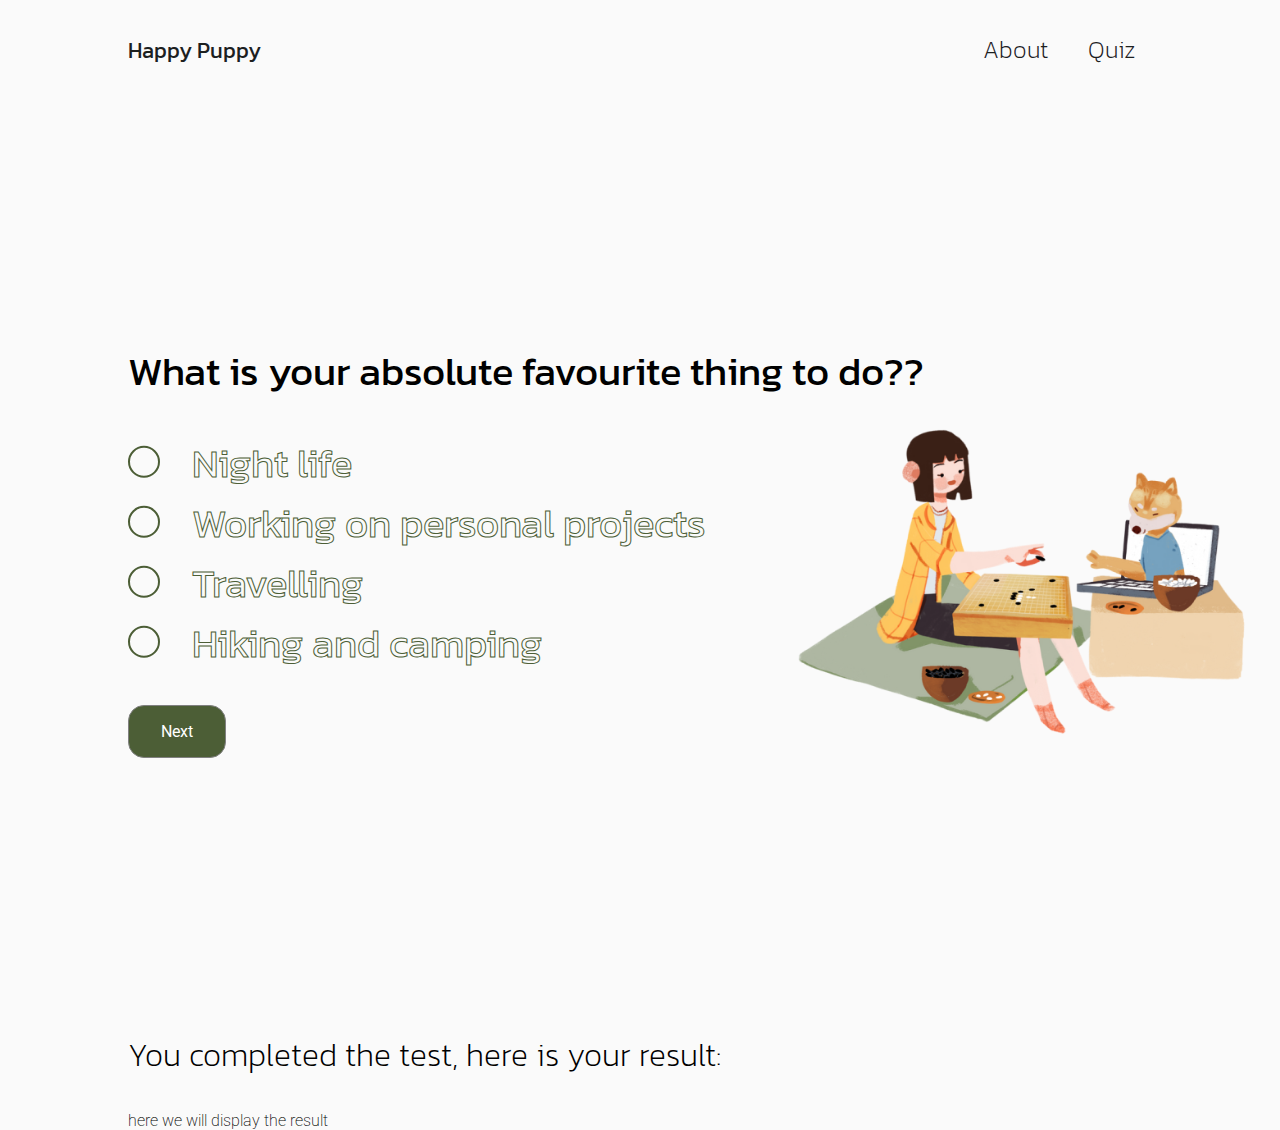
==== html/quiz.html @ ba96dba7 "css html js file modified" ====
<!DOCTYPE html>
<html lang="en">

<head>
   <meta charset="UTF-8">
   <meta http-equiv="X-UA-Compatible" content="IE=edge">
   <meta name="viewport" content="width=device-width, initial-scale=1.0">
   <title>What dog breed suit your lifestyle - Quiz</title>
   <link rel="stylesheet" href="../css/nav.css">
   <link rel="stylesheet" href="../css/main.css">
   <link rel="stylesheet" href="../css/quiz.css">
   <script defer src="../js/quiz.js"></script>
   <link rel="preconnect" href="https://fonts.googleapis.com">
   <link rel="preconnect" href="https://fonts.gstatic.com" crossorigin>
   <link
      href="https://fonts.googleapis.com/css2?family=Roboto:ital,wght@0,100;0,300;0,500;0,700;0,900;1,400&display=swap"
      rel="stylesheet">
   <link
      href="https://fonts.googleapis.com/css2?family=Kanit:wght@100;200;300;400;500;600;700;800;900&family=Roboto:ital,wght@0,100;0,300;0,500;0,700;0,900;1,400&display=swap"
      rel="stylesheet">
</head>

<body class="wrapper-container background-image ">
   <nav class="nav">
      <span class="logo"><a href="./index.html">Happy Puppy</a></span>
      <ul class="nav-container">
         <li class="nav-element"> <a href="./index.html#about">About</a></li>
         <li class="nav-element"><a href="./quiz.html">Quiz</a></li>
      </ul>
   </nav>

   <section id="quiz-section" class="height100 container ">

      <div class="container question-wrapper">
         <div id="question-container" class="hide">
            <div id="question">Question</div>
            <form id="answers-form" class="btn-grid" name="pet-form">

               <div class="flex-center">
                  <input placeholder="" type="radio" id="answer-1" name="answer" value="0">
                  <label for="answer-1" class="container-btn"></label>
               </div>

               <div class="flex-center">
                  <input placeholder="" type="radio" id="answer-2" name="answer" value="1">
                  <label for="answer-2" class="container-btn"></label>
               </div>

               <div class="flex-center">
                  <input type="radio" id="answer-3" name="answer" value="2">
                  <label for="answer-3" class="container-btn"></label>
               </div>

               <div class="flex-center">
                  <input type="radio" id="answer-4" name="answer" value="3">
                  <label for="answer-4" class="container-btn"> </label>
               </div>

               <button id="pet-form" class="next-btn btn" type="submit">Next</button>
            </form>

             
         </div>
         
      </div>
      
   </section>

   <!-- <section id="done" class="hidden"> -->
   <section id="done">
     <p class="result-paragraph"> You completed the test, here is your result:</p> 
      <div id="results">
         here we will display the result
      </div>
   </section>
</body>

</html>
---- css/nav.css ----
.nav {
   display: flex;
   justify-content: space-between;
   padding: 1rem 0;
   align-items: center;
}

.nav-container {
   list-style-type: none;
   margin: 0;
   padding: 0;
   padding: 1em;
   font-family: 'Kanit';
   display: flex;
}


.nav-element a {
  color:var(--secondary-colour);
  text-align: center;
  padding: 1.5rem 1.5rem 1.5rem 1rem;
  text-decoration: none;
  font-size: 1.5rem;
  font-weight: 200;
}

.nav-element:last-of-type a {
 padding-right: 0;
}

.logo a {
   color: var(--secondary-colour);
   font-size: 1.4em;
   text-decoration: none;
}

.nav-container a:hover {
   color: blue;
}

.nav-container a:active {
   color: #999;
}
---- css/main.css ----
* , *::before, *::after{
box-sizing: border-box;

}

body {
   margin: 0;
   background-color: rgb(255, 255, 255);
   scroll-behavior: smooth;
   font-family: 'Kanit';
   
}
:root {
   --primary-colour:rgb(49, 78, 14); 
   --background:rgba(235, 235, 235, 0);
   --secondary-colour:rgb(28, 32, 31);
   --small-font: 1.5rem;
   --medium-font : 2.5rem;
   --large-font : 4rem;
   --Xlarge-font  :5rem;
}

.wrapper-container {
   margin-left: auto;
   margin-right: auto;
   max-width: 80vw;
}



.heading1 {
font-size: var(--large-font);
font-family: 'Kanit';
font-weight: 600;
color: rgb(49, 49, 49);
text-align: center;
/* -webkit-text-stroke-width: 1px;
-webkit-text-fill-color: white;
-webkit-text-stroke-color: var(--primary-colour); */
}

.heading2{
   font-size: var(--small-font);
   text-align: left;

}
.about-info {
font-family: 'Kanit';
font-size: 2.5rem;
color: var(--primary-colour);
line-height: 3rem;
font-weight: 100;
}

.height100{
   height: 100vh;
}

.container {
   display: flex;
   flex-direction: column;
   justify-content: center;
   align-items: left;
   gap:1.5rem;
   
}

.btn  {
   padding: 1rem 2rem;
   font-size: var(--small-font);
   border: 1px solid gray;
   border-radius: 1rem;
   margin-top: 2rem;
   background-color: var(--primary-colour);
   color: white ;
   font-family: 'Roboto';
}

.quiz-container {
   text-align: center;
}

#hero-container{
   /* background-color:rgb(212, 89, 89);  */
   display: flex;
   flex-direction: column;
   justify-content: center;
   align-items: center;
   gap: 2em;
}

.margin-sides {
   margin-right: 3em;
   margin-left: 3em;
}

#dogs-container {
   display: flex;
   justify-content: flex-start;
   align-items: space-between;

}
.flex-center {
   display: flex;
   justify-content: center;
   text-align: center;
}



.down {
  transform: rotate(45deg);
  -webkit-transform: rotate(45deg);
}

.hidden {
display: none;
}


/*Responsive Ipad  */

@media screen and (max-width: 800px) {
  #hero-container {
   display: flex;
   flex-direction: column;
   justify-content: center;
   align-items: center;
   
  }
  .container {
   font-size: var(--small-font);
   align-items: center;
  }
   #question-container {
      gap:0.5rem;
      font-size: var(--small-font);
   }


}
---- css/quiz.css ----
*, *::before, *::after {
   box-sizing: border-box;
   font-family: 'Kanit';
}
:root {
   --primary-colour:rgb(76, 94, 54); 
   --background:rgba(255, 255, 255, 0);
   --font:rgb(32, 32, 32);
   --small-font: 1rem;
   --medium-font : 2.5rem;
   --large-font : 4rem;
   --Xlarge-font  :5rem;
}

#question-container {
   display: flex;
   justify-content: left;
   flex-direction: column;
   gap: 2em;
} 

.flex-center {
   display: flex;
   justify-content: flex-start;
   gap: 2em;
   align-items: center;
}


.next-btn  {
   padding: 1rem 2rem;
   font-size: var(--small-font);
   border: 1px solid gray;
   border-radius: 1rem;
   margin-top: 2rem;
   background-color: var(--primary-colour);
}
.next-btn:hover {
   background-color: rgb(107, 148, 107);
   color: white;
}


#done {
   display: flex;
   justify-content:space-around;
   align-items: left;
   flex-direction: column;
   font-family: 'Roboto';
   font-weight: 200;
   font-size: var(--small-font);
}
.result-paragraph {
   font-size: 2rem;
}

#results {
   align-items: center;
   font-family: 'Roboto';
   font-size: var(--font-secondary);
}

/* The container */
.container-btn {
   display: block;
   position: relative;
   cursor: pointer;
   -webkit-user-select: none;
   -moz-user-select: none;
   -ms-user-select: none;
   user-select: none;
   font-size: var(--medium-font);
   color: var(--background);
   -webkit-text-stroke-width: 1px;
   -webkit-text-fill-color: var(--background);
   -webkit-text-stroke-color: var(--primary-colour);
}

.background-image {
   background-image: url(../img/Friends\ playing\ board\ game\ during\ lockdown.png);
   background-size: 500px;
   background-repeat: no-repeat;
   background-color: rgb(250, 250, 250);
   background-position: right;
}


/* Create a custom radio button */
input[type="radio"]{
   -webkit-appearance: none;
   appearance: none;
   background-color: var(--background);
   border: 2px solid var(--primary-colour);
   margin: 0;
   font: inherit;
   width: 2rem;
   height: 2rem;
   border-radius: 50%;
   transform: translateY(-0.075em);
}

input[type="radio"]::before {
  content: "";
  width: 3em;
  height: 3em;
  border-radius: 50%;
  transform: scale(0);
  transition: 120ms transform ease-in-out;
  box-shadow: inset 2em 2em var(--secondary-colour);
}

input[type="radio"]:checked::before {
  transform: scale(1);
}

input[type="radio"]:focus {
  background: var(--primary-colour);
   border: 8px solid var(--font-secondary);
}


#question {
   font-size: var(--medium-font);
   color: var(--font-secondary);
}
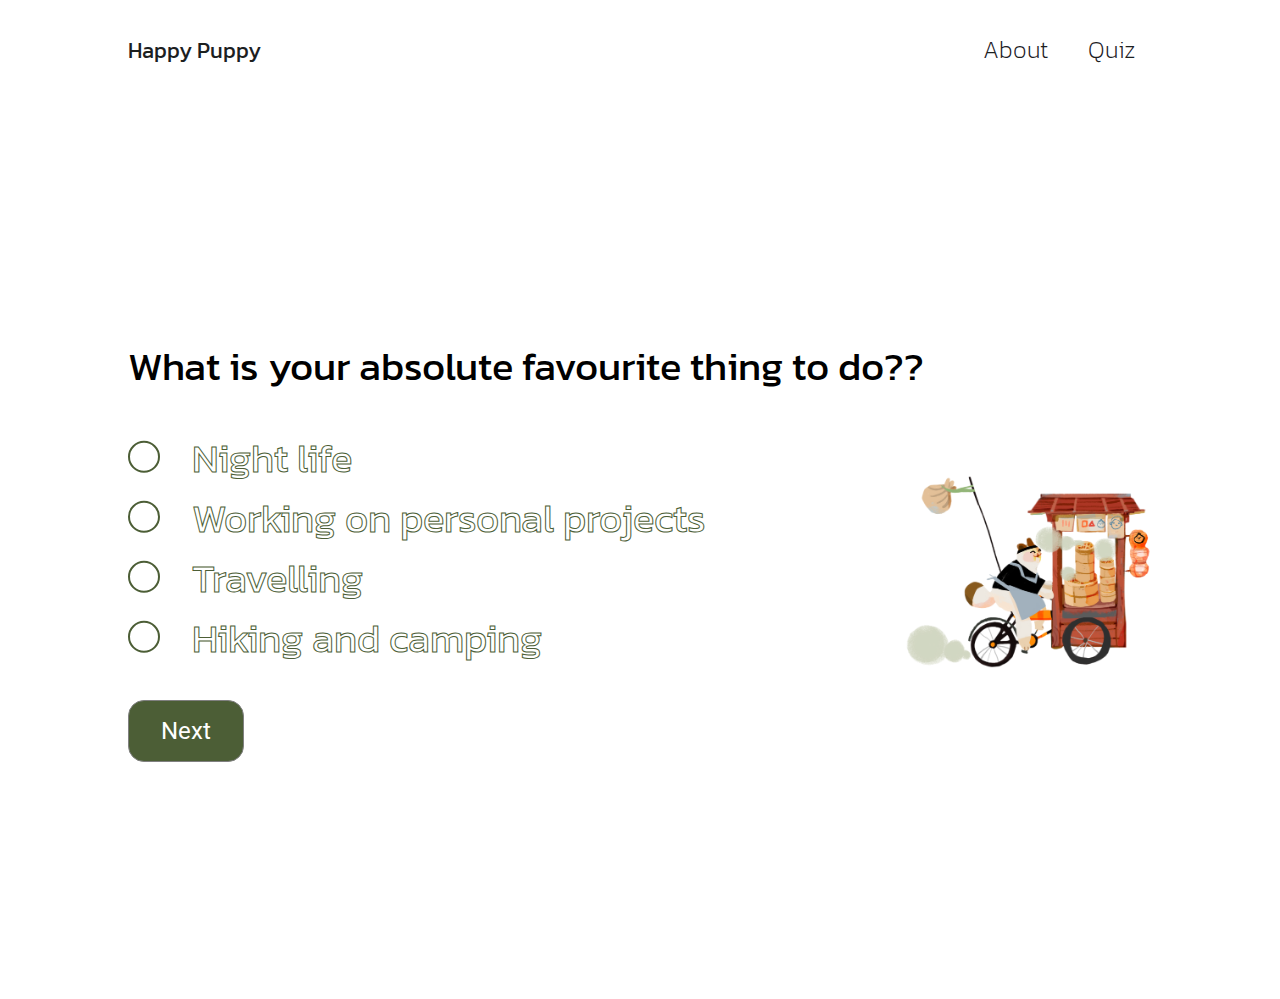
==== commit b54dfb5a: "update changes" ====
--- a/html/quiz.html
+++ b/html/quiz.html
@@ -20,7 +20,7 @@
       rel="stylesheet">
 </head>
 
-<body class="wrapper-container background-image ">
+<body class="wrapper-container  ">
    <nav class="nav">
       <span class="logo"><a href="./index.html">Happy Puppy</a></span>
       <ul class="nav-container">
@@ -29,10 +29,10 @@
       </ul>
    </nav>
 
-   <section id="quiz-section" class="height100 container ">
+   <section id="quiz-section" class="height100 container background-image ">
 
       <div class="container question-wrapper">
-         <div id="question-container" class="hide">
+         <div id="question-container">
             <div id="question">Question</div>
             <form id="answers-form" class="btn-grid" name="pet-form">
 
@@ -58,19 +58,14 @@
 
                <button id="pet-form" class="next-btn btn" type="submit">Next</button>
             </form>
-
-             
          </div>
-         
-      </div>
-      
+      </div>   
    </section>
 
-   <!-- <section id="done" class="hidden"> -->
-   <section id="done">
-     <p class="result-paragraph"> You completed the test, here is your result:</p> 
+   <section id="done" class="hidden">
+     <p class="heading1"> You completed the test, here is your result:</p> 
       <div id="results">
-         here we will display the result
+        <p class="heading2">Your result:</p>  
       </div>
    </section>
 </body>
--- a/css/main.css
+++ b/css/main.css
@@ -32,7 +32,7 @@
 font-size: var(--large-font);
 font-family: 'Kanit';
 font-weight: 600;
-color: rgb(49, 49, 49);
+color: var(--secondary-colour);
 text-align: center;
 /* -webkit-text-stroke-width: 1px;
 -webkit-text-fill-color: white;
@@ -40,17 +40,14 @@
 }
 
 .heading2{
-   font-size: var(--small-font);
-   text-align: left;
-
-}
-.about-info {
 font-family: 'Kanit';
-font-size: 2.5rem;
+font-size: var(--medium-font);
 color: var(--primary-colour);
 line-height: 3rem;
 font-weight: 100;
+
 }
+
 
 .height100{
    height: 100vh;
@@ -113,7 +110,7 @@
   -webkit-transform: rotate(45deg);
 }
 
-.hidden {
+#done.hidden, #quiz-section.hidden {
 display: none;
 }
 
--- a/css/quiz.css
+++ b/css/quiz.css
@@ -6,7 +6,7 @@
    --primary-colour:rgb(76, 94, 54); 
    --background:rgba(255, 255, 255, 0);
    --font:rgb(32, 32, 32);
-   --small-font: 1rem;
+   --small-font: 1.5rem;
    --medium-font : 2.5rem;
    --large-font : 4rem;
    --Xlarge-font  :5rem;
@@ -55,9 +55,9 @@
 }
 
 #results {
-   align-items: center;
    font-family: 'Roboto';
    font-size: var(--font-secondary);
+   
 }
 
 /* The container */
@@ -76,11 +76,19 @@
    -webkit-text-stroke-color: var(--primary-colour);
 }
 
+.dog-results-info-container {
+   font-size: var(--small-font);
+   font-family: 'Roboto';
+}
+
+.dog-results-name {
+   font-size: var(--medium-font);
+}
+
 .background-image {
    background-image: url(../img/Friends\ playing\ board\ game\ during\ lockdown.png);
    background-size: 500px;
    background-repeat: no-repeat;
-   background-color: rgb(250, 250, 250);
    background-position: right;
 }
 
@@ -122,4 +130,23 @@
 #question {
    font-size: var(--medium-font);
    color: var(--font-secondary);
-}+}
+
+@media screen and (max-width: 1300px) {
+   .background-image {
+      background-size: 300px;
+      background-repeat: no-repeat;
+      background-position: right;
+      background-image:url(../img/Delivery.png)
+   }
+}
+
+@media  screen and (max-width: 860px) {
+   .background-image {
+      background-image: none;
+   }
+   .container-btn {
+      font-size: var(--small-font);
+      gap: 0.5rem;
+   }
+}
